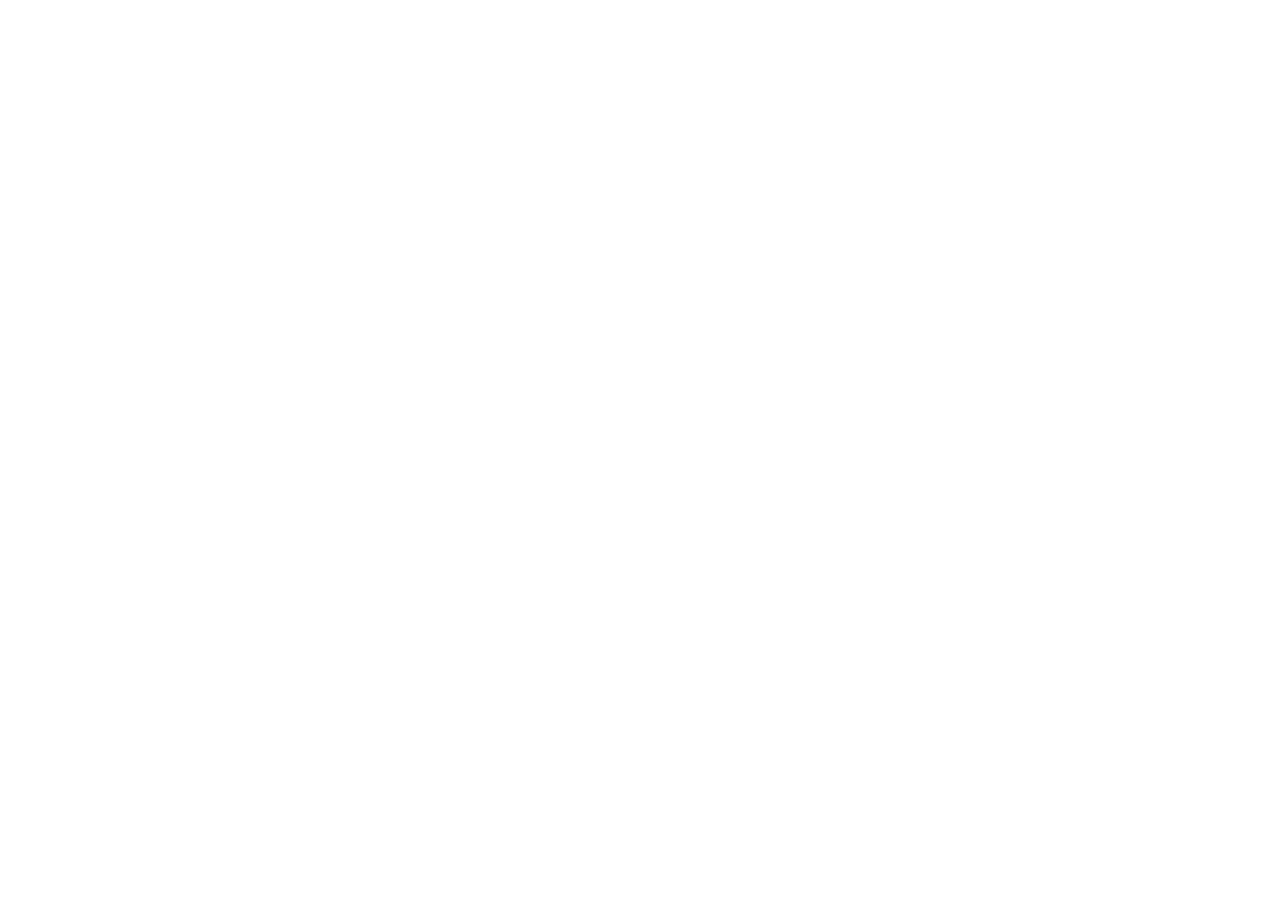
==== index.html @ 63ef08c8 "Updates" ====
<!doctype html><html lang="en"><head><meta charset="utf-8"/><link rel="icon" href="/Aisha2003/eeshers-style/favicon.ico"/><meta name="viewport" content="width=device-width,initial-scale=1"/><meta name="theme-color" content="#000000"/><meta name="description" content="Web site created using create-react-app"/><link rel="apple-touch-icon" href="/Aisha2003/eeshers-style/logo192.png"/><link rel="manifest" href="/Aisha2003/eeshers-style/manifest.json"/><title>Eesher’s style</title><link href="/Aisha2003/eeshers-style/static/css/main.e55ef400.chunk.css" rel="stylesheet"></head><body><noscript>You need to enable JavaScript to run this app.</noscript><div id="root"></div><script>!function(e){function r(r){for(var n,l,p=r[0],a=r[1],i=r[2],c=0,s=[];c<p.length;c++)l=p[c],Object.prototype.hasOwnProperty.call(o,l)&&o[l]&&s.push(o[l][0]),o[l]=0;for(n in a)Object.prototype.hasOwnProperty.call(a,n)&&(e[n]=a[n]);for(f&&f(r);s.length;)s.shift()();return u.push.apply(u,i||[]),t()}function t(){for(var e,r=0;r<u.length;r++){for(var t=u[r],n=!0,p=1;p<t.length;p++){var a=t[p];0!==o[a]&&(n=!1)}n&&(u.splice(r--,1),e=l(l.s=t[0]))}return e}var n={},o={1:0},u=[];function l(r){if(n[r])return n[r].exports;var t=n[r]={i:r,l:!1,exports:{}};return e[r].call(t.exports,t,t.exports,l),t.l=!0,t.exports}l.m=e,l.c=n,l.d=function(e,r,t){l.o(e,r)||Object.defineProperty(e,r,{enumerable:!0,get:t})},l.r=function(e){"undefined"!=typeof Symbol&&Symbol.toStringTag&&Object.defineProperty(e,Symbol.toStringTag,{value:"Module"}),Object.defineProperty(e,"__esModule",{value:!0})},l.t=function(e,r){if(1&r&&(e=l(e)),8&r)return e;if(4&r&&"object"==typeof e&&e&&e.__esModule)return e;var t=Object.create(null);if(l.r(t),Object.defineProperty(t,"default",{enumerable:!0,value:e}),2&r&&"string"!=typeof e)for(var n in e)l.d(t,n,function(r){return e[r]}.bind(null,n));return t},l.n=function(e){var r=e&&e.__esModule?function(){return e.default}:function(){return e};return l.d(r,"a",r),r},l.o=function(e,r){return Object.prototype.hasOwnProperty.call(e,r)},l.p="/Aisha2003/eeshers-style/";var p=this["webpackJsonpblog-app"]=this["webpackJsonpblog-app"]||[],a=p.push.bind(p);p.push=r,p=p.slice();for(var i=0;i<p.length;i++)r(p[i]);var f=a;t()}([])</script><script src="/Aisha2003/eeshers-style/static/js/2.8ece6fd1.chunk.js"></script><script src="/Aisha2003/eeshers-style/static/js/main.dda5c5b6.chunk.js"></script></body></html>
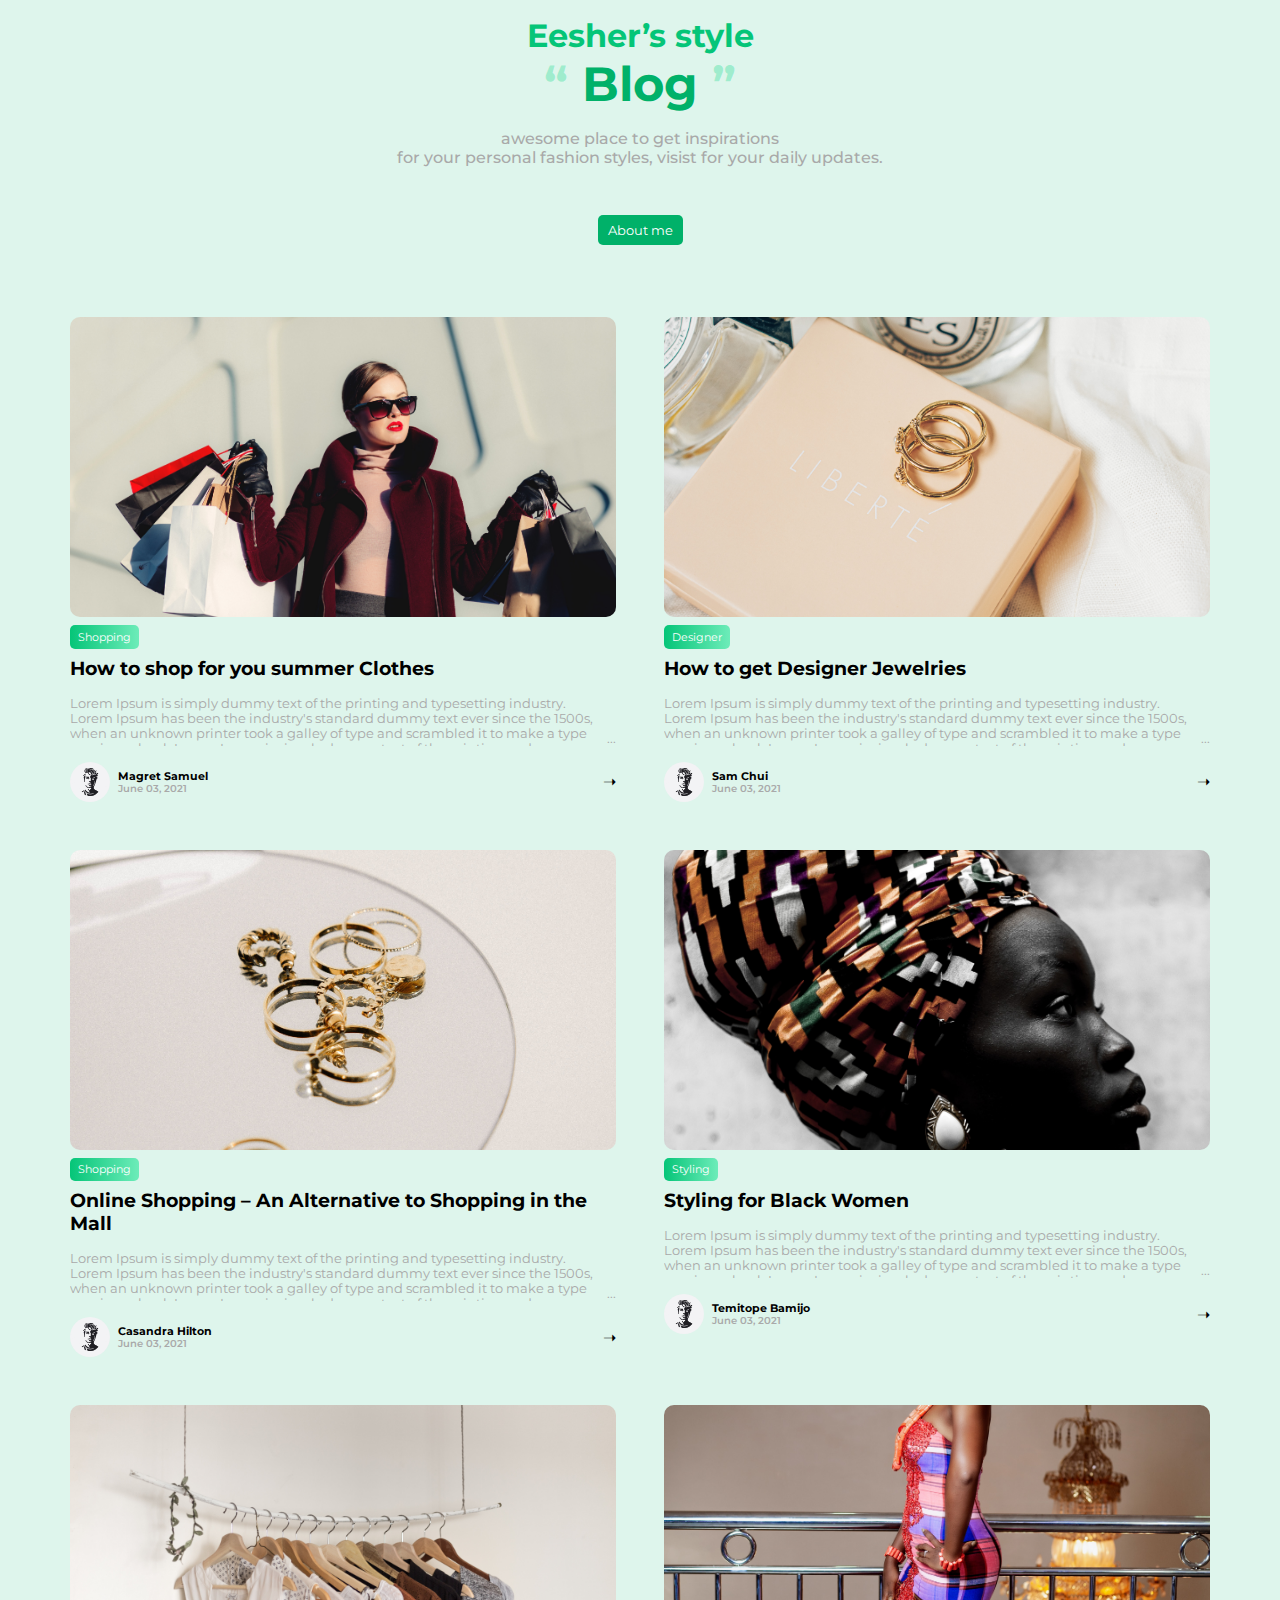
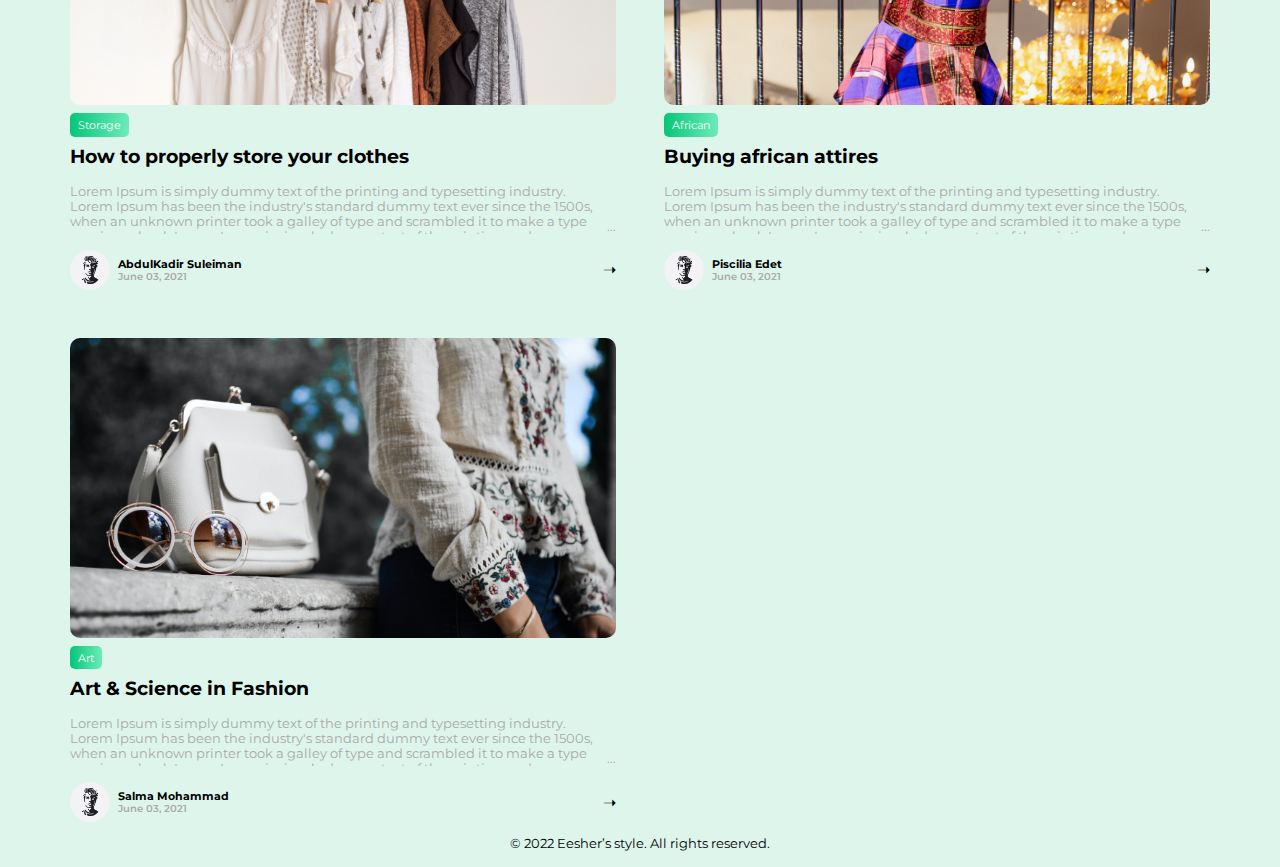
==== commit e3b06c1c: "Updates" ====
--- a/index.html
+++ b/index.html
@@ -1 +1 @@
-<!doctype html><html lang="en"><head><meta charset="utf-8"/><link rel="icon" href="/Aisha2003/eeshers-style/favicon.ico"/><meta name="viewport" content="width=device-width,initial-scale=1"/><meta name="theme-color" content="#000000"/><meta name="description" content="Web site created using create-react-app"/><link rel="apple-touch-icon" href="/Aisha2003/eeshers-style/logo192.png"/><link rel="manifest" href="/Aisha2003/eeshers-style/manifest.json"/><title>Eesher’s style</title><link href="/Aisha2003/eeshers-style/static/css/main.e55ef400.chunk.css" rel="stylesheet"></head><body><noscript>You need to enable JavaScript to run this app.</noscript><div id="root"></div><script>!function(e){function r(r){for(var n,l,p=r[0],a=r[1],i=r[2],c=0,s=[];c<p.length;c++)l=p[c],Object.prototype.hasOwnProperty.call(o,l)&&o[l]&&s.push(o[l][0]),o[l]=0;for(n in a)Object.prototype.hasOwnProperty.call(a,n)&&(e[n]=a[n]);for(f&&f(r);s.length;)s.shift()();return u.push.apply(u,i||[]),t()}function t(){for(var e,r=0;r<u.length;r++){for(var t=u[r],n=!0,p=1;p<t.length;p++){var a=t[p];0!==o[a]&&(n=!1)}n&&(u.splice(r--,1),e=l(l.s=t[0]))}return e}var n={},o={1:0},u=[];function l(r){if(n[r])return n[r].exports;var t=n[r]={i:r,l:!1,exports:{}};return e[r].call(t.exports,t,t.exports,l),t.l=!0,t.exports}l.m=e,l.c=n,l.d=function(e,r,t){l.o(e,r)||Object.defineProperty(e,r,{enumerable:!0,get:t})},l.r=function(e){"undefined"!=typeof Symbol&&Symbol.toStringTag&&Object.defineProperty(e,Symbol.toStringTag,{value:"Module"}),Object.defineProperty(e,"__esModule",{value:!0})},l.t=function(e,r){if(1&r&&(e=l(e)),8&r)return e;if(4&r&&"object"==typeof e&&e&&e.__esModule)return e;var t=Object.create(null);if(l.r(t),Object.defineProperty(t,"default",{enumerable:!0,value:e}),2&r&&"string"!=typeof e)for(var n in e)l.d(t,n,function(r){return e[r]}.bind(null,n));return t},l.n=function(e){var r=e&&e.__esModule?function(){return e.default}:function(){return e};return l.d(r,"a",r),r},l.o=function(e,r){return Object.prototype.hasOwnProperty.call(e,r)},l.p="/Aisha2003/eeshers-style/";var p=this["webpackJsonpblog-app"]=this["webpackJsonpblog-app"]||[],a=p.push.bind(p);p.push=r,p=p.slice();for(var i=0;i<p.length;i++)r(p[i]);var f=a;t()}([])</script><script src="/Aisha2003/eeshers-style/static/js/2.8ece6fd1.chunk.js"></script><script src="/Aisha2003/eeshers-style/static/js/main.dda5c5b6.chunk.js"></script></body></html>+<!doctype html><html lang="en"><head><meta charset="utf-8"/><link rel="icon" href="./favicon.ico"/><meta name="viewport" content="width=device-width,initial-scale=1"/><meta name="theme-color" content="#000000"/><meta name="description" content="Web site created using create-react-app"/><link rel="apple-touch-icon" href="./logo192.png"/><link rel="manifest" href="./manifest.json"/><title>Eesher’s style</title><link href="./static/css/main.e55ef400.chunk.css" rel="stylesheet"></head><body><noscript>You need to enable JavaScript to run this app.</noscript><div id="root"></div><script>!function(e){function r(r){for(var n,l,p=r[0],a=r[1],f=r[2],c=0,s=[];c<p.length;c++)l=p[c],Object.prototype.hasOwnProperty.call(o,l)&&o[l]&&s.push(o[l][0]),o[l]=0;for(n in a)Object.prototype.hasOwnProperty.call(a,n)&&(e[n]=a[n]);for(i&&i(r);s.length;)s.shift()();return u.push.apply(u,f||[]),t()}function t(){for(var e,r=0;r<u.length;r++){for(var t=u[r],n=!0,p=1;p<t.length;p++){var a=t[p];0!==o[a]&&(n=!1)}n&&(u.splice(r--,1),e=l(l.s=t[0]))}return e}var n={},o={1:0},u=[];function l(r){if(n[r])return n[r].exports;var t=n[r]={i:r,l:!1,exports:{}};return e[r].call(t.exports,t,t.exports,l),t.l=!0,t.exports}l.m=e,l.c=n,l.d=function(e,r,t){l.o(e,r)||Object.defineProperty(e,r,{enumerable:!0,get:t})},l.r=function(e){"undefined"!=typeof Symbol&&Symbol.toStringTag&&Object.defineProperty(e,Symbol.toStringTag,{value:"Module"}),Object.defineProperty(e,"__esModule",{value:!0})},l.t=function(e,r){if(1&r&&(e=l(e)),8&r)return e;if(4&r&&"object"==typeof e&&e&&e.__esModule)return e;var t=Object.create(null);if(l.r(t),Object.defineProperty(t,"default",{enumerable:!0,value:e}),2&r&&"string"!=typeof e)for(var n in e)l.d(t,n,function(r){return e[r]}.bind(null,n));return t},l.n=function(e){var r=e&&e.__esModule?function(){return e.default}:function(){return e};return l.d(r,"a",r),r},l.o=function(e,r){return Object.prototype.hasOwnProperty.call(e,r)},l.p="./";var p=this["webpackJsonpblog-app"]=this["webpackJsonpblog-app"]||[],a=p.push.bind(p);p.push=r,p=p.slice();for(var f=0;f<p.length;f++)r(p[f]);var i=a;t()}([])</script><script src="./static/js/2.8ece6fd1.chunk.js"></script><script src="./static/js/main.dda5c5b6.chunk.js"></script></body></html>--- a/static/css/main.e55ef400.chunk.css
+++ b/static/css/main.e55ef400.chunk.css
@@ -0,0 +1,2 @@
+@import url(https://fonts.googleapis.com/css2?family=Montserrat:ital,wght@0,100;0,200;0,300;0,400;0,500;0,600;0,700;0,800;0,900;1,100;1,200;1,300;1,400;1,500;1,600;1,700;1,800;1,900&display=swap);*,:after,:before{box-sizing:border-box;margin:0}body{background:rgba(0,177,106,.12941176470588237)}body,button,input{font-family:"Montserrat",sans-serif}.container{max-width:1140px;width:95%;margin:0 auto;padding:1rem 0}.footer{margin-top:1em;font-size:small;text-align:center}.chip{font-size:.7rem;background:linear-gradient(90deg,#05c578,#6decb9);color:#fff;padding:.3rem .5rem;border-radius:5px;width:-webkit-fit-content;width:-moz-fit-content;width:fit-content;text-transform:capitalize}.emptyList-wrap{display:-webkit-flex;display:flex;-webkit-justify-content:center;justify-content:center}.emptyList-wrap img{max-width:250px;width:100%}.blog-wrap{max-width:700px;margin:0 auto}.blog-goBack{text-decoration:none;font-size:.8rem;color:#a9a9a9;font-weight:500;margin-bottom:2rem;display:block}.blog-wrap header{text-align:center}.blog-date{font-size:.8rem;color:#a9a9a9;font-weight:500}.blog-wrap img{width:100%;border-radius:10px}.blog-subCategory{display:-webkit-flex;display:flex;-webkit-justify-content:center;justify-content:center}.blog-subCategory>div{margin:1rem}.blog-desc{padding:1rem;margin-top:1.5rem}.auth-name{font-weight:700;color:#00b169}.blogItem-wrap{display:-webkit-flex;display:flex;-webkit-flex-direction:column;flex-direction:column}.blogItem-cover{width:100%;height:300px;object-fit:cover;border-radius:10px;margin-bottom:.5rem}.blogItem-wrap h3{margin:.5rem 0 1rem;-webkit-flex:1 1;flex:1 1}.blogItem-desc{position:relative;max-height:50px;overflow:hidden;padding-right:.6rem;font-size:.8rem;color:#a9a9a9}.blogItem-desc:before{position:absolute;content:"...";bottom:0;right:0}.blogItem-wrap footer{display:-webkit-flex;display:flex;-webkit-align-items:center;align-items:center;margin-top:1rem;-webkit-justify-content:space-between;justify-content:space-between}.blogItem-link{text-decoration:none;color:inherit}.blogItem-author{display:-webkit-flex;display:flex;-webkit-align-items:center;align-items:center}.blogItem-author img{width:40px;height:40px;border-radius:50%;object-fit:cover;margin-right:.5rem}.blogItem-author p{font-size:.6rem;color:#a9a9a9;font-weight:600}.blogList-wrap{display:grid;grid-template-columns:repeat(2,1fr);grid-gap:3rem}@media (max-width:768px){.blogList-wrap{grid-template-columns:repeat(2,1fr)}}@media (max-width:600px){.blogList-wrap{grid-template-columns:repeat(1,1fr)}}.home-header{text-align:center}.home-header h2{color:#05c578;font-size:2rem}.home-header h1{font-size:3rem;color:#00b169;margin-bottom:1rem}.home-header h1 span{color:rgba(0,214,128,.29411764705882354)}.home-header p{color:#a9a9a9;font-weight:500}.searchBar-wrap{width:-webkit-fit-content;width:-moz-fit-content;width:fit-content;margin:2.5rem auto 4rem;padding:.5rem;border-radius:5px}.about button{color:#fff;background-color:#00b169;border-radius:5px;border:none;padding:7px 10px}.about button:hover{cursor:pointer;background-color:#05c578}.abt{background-color:rgba(1,110,66,.08235294117647059);margin:0;border-radius:20px;padding:1em 0}.me-img{width:15em;height:15em;border-radius:50%;margin:2em auto}.c-me{color:#00b169;font-size:1.5rem}.c-links{text-decoration:none;list-style-type:none;text-align:center;margin:2em auto}.c-links li{margin:.5em auto;color:#00b169;font-weight:700}.c-links a{text-decoration:none;color:rgba(5,197,120,.6431372549019608)}.c-links a:hover{text-decoration:underline}.abt-link{color:#fff;text-decoration:none}
+/*# sourceMappingURL=main.e55ef400.chunk.css.map */